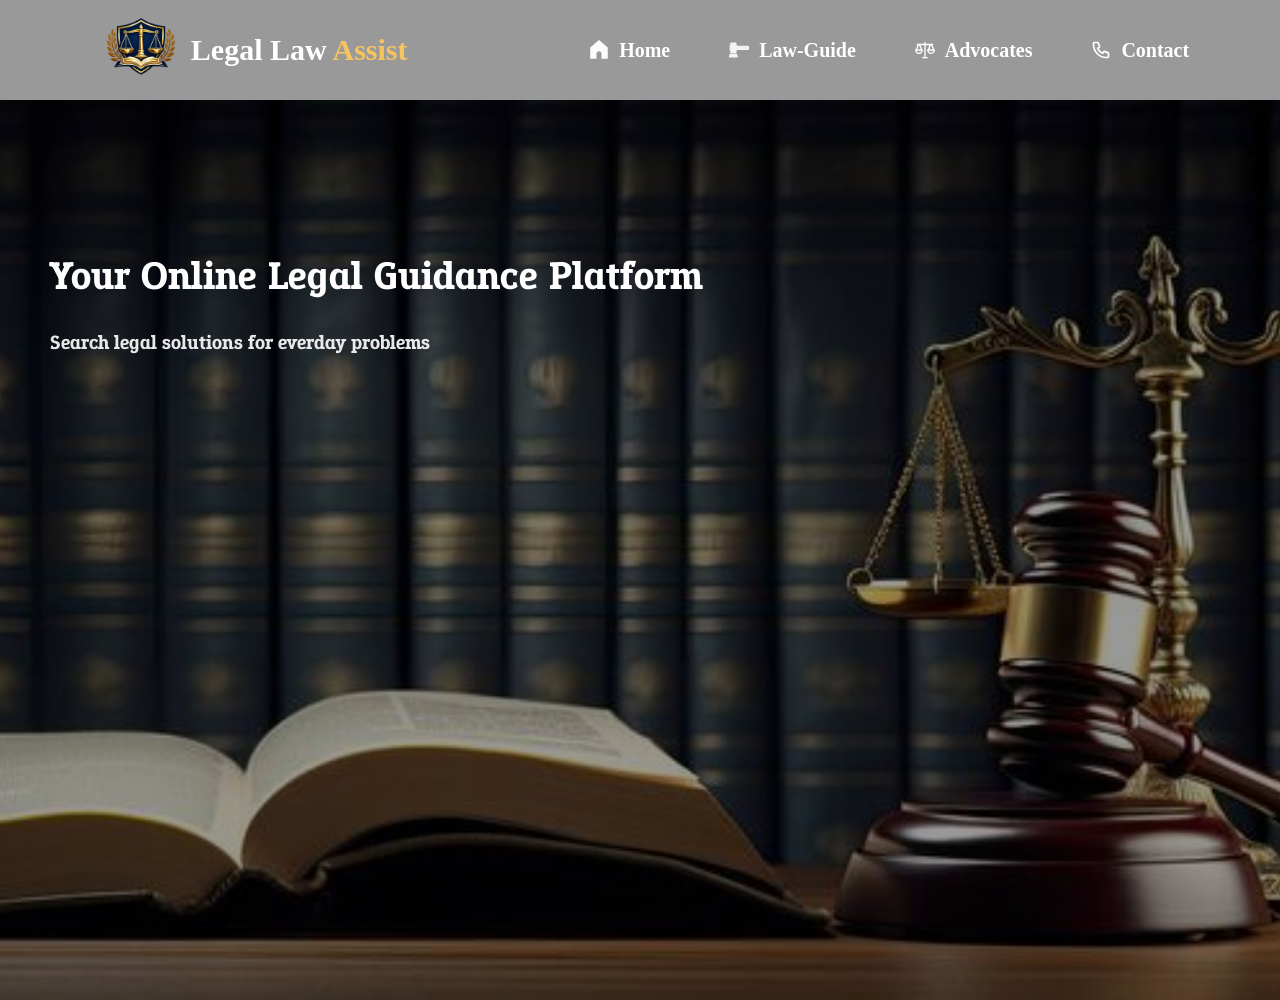
==== index.html @ b428349f "navbar added" ====
<!DOCTYPE html>
<html lang="en">
<head>
    <meta charset="UTF-8">
    <meta name="viewport" content="width=device-width, initial-scale=1.0">
    <title>Law</title>
    <link rel="stylesheet" href="./css/home.css">
    <link rel="stylesheet" href="./css/navbar.css">
    <link rel="preconnect" href="https://fonts.googleapis.com">
    <link rel="preconnect" href="https://fonts.gstatic.com" crossorigin>
    <link href="https://fonts.googleapis.com/css2?family=Epunda+Slab:ital,wght@0,300..900;1,300..900&family=Libertinus+Mono&family=Playwrite+CU+Guides&family=Saira:ital,wght@0,100..900;1,100..900&display=swap" rel="stylesheet">
</head>
<body>
    <div class="bg-img-index">
    <!-- navbar -->
    <div class="nav-main-container">
        <div class="logo-section">
            <img src="./images/logo3.png" alt="logo" class="logo" />
            <span class="logo-name">Legal Law <span style="color:#F5C45E">Assist</span></span>
        </div>
        <div class="nav-menu-section">
            <div class="nav-align"><img src="./images/home.svg" alt="home-icon" class="nav-icon"/><a href="index.html" class="nav-link" >Home</a> </div>
            <div class="nav-align"><img src="./images/law.svg" alt="home-icon" class="nav-icon" /><a href="./pages/lawguide.html" class="nav-link" >Law-Guide</a> </div>
            <div class="nav-align"><img src="./images/adavocate.svg" alt="home-icon" class="nav-icon" /><a href="./pages/advocates.html" class="nav-link" >Advocates</a> </div>
            <div class="nav-align"><img src="./images/phone.svg" alt="home-icon" class="nav-icon"/><a href="./pages/contact.html" class="nav-link" >Contact</a> </div>
        </div>
     </div>

     <!-- Home Info -->
      <div class="general-info">
        <h1 class="general-heading">Your Online Legal Guidance Platform</h1>
        <p class="general-para">Search legal solutions for everday problems</p>
      </div>
     </div>
</body>
</html>
---- css/home.css ----
.general-info{
    margin-top: 100px;
    padding: 0px 20px 0px 50px;
}
.general-heading{
    padding-top: 150px;
    font-size: 40px;
    color: white;
    font-weight: 700;
    font-family: "Epunda Slab", serif;
}
.general-para{
    font-size: 20px;
    color: white;
    font-weight: 700;
    opacity: 0.9;
    font-family: "Epunda Slab", serif;
}
---- css/navbar.css ----
body{
    margin: 0;
    padding: 0;
}
.bg-img-index{
    background-image: linear-gradient(rgba(0,0,0,0.4),rgba(0,0,0,0.4)),url(./../images/bg-img-home.jpg);
    background-position: center;
    background-size: cover;
    height: 100vh;
}
.nav-main-container{
    display: flex;
    flex-direction: row;
    justify-content: space-around;
    align-items: center;
    position: fixed;
    top:0;
    left:0;
    right: 0;
    z-index: 100px;
    background-color: rgba(0,0,0,0.4);
}
.logo-section{
    display: flex;
    flex-direction: row;
    align-items: center;
}
.logo{
    height: 100px;
}
.logo-name{
    font-size: 30px;
    color:white;
    font-weight: 700;
}
.nav-menu-section{
   display: flex;
   flex-direction: row;
   justify-content: space-between;
   align-items: center;
   width: 600px;
}
.nav-align{
    display:flex ;
    flex-direction: row;
    align-items: center;
}
.nav-icon{
   height: 20px;
   padding-right: 10px;
}
.nav-link{
    text-decoration: none;
    font-size: 20px;
    font-weight: 700;
    color: white;
}
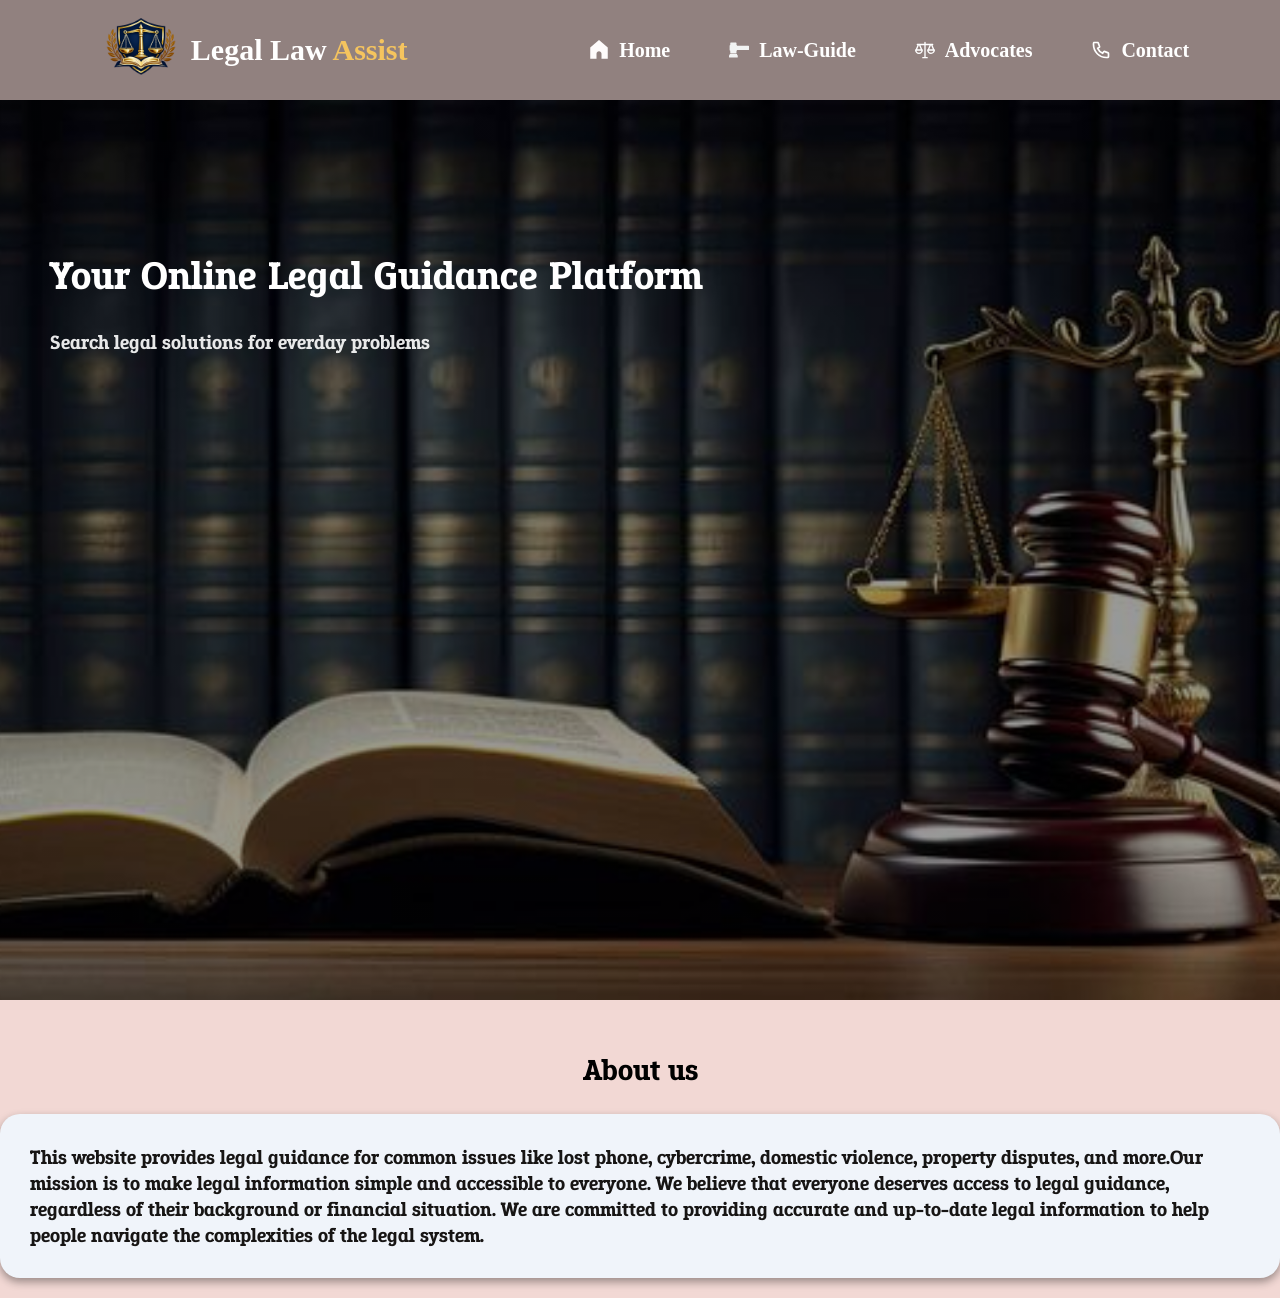
==== commit 5091ab6c: "about section created" ====
--- a/index.html
+++ b/index.html
@@ -32,5 +32,12 @@
         <p class="general-para">Search legal solutions for everday problems</p>
       </div>
      </div>
+
+     <!-- about section -->
+      <div class="about-section">
+        <h2 class="about-head">About us</h2>
+        <p class="about-para">This website provides legal guidance for common issues like lost phone, cybercrime, domestic violence, property disputes, and more.Our mission is to make legal information simple and accessible to everyone. We believe that everyone deserves access to legal guidance, regardless of their background or financial situation. We are committed to providing accurate and up-to-date legal information to help people navigate the complexities of the legal system.
+        </p>
+      </div>
 </body>
 </html>
--- a/css/home.css
+++ b/css/home.css
@@ -15,4 +15,21 @@
     font-weight: 700;
     opacity: 0.9;
     font-family: "Epunda Slab", serif;
+}
+.about-head{
+    margin-top: 50px;
+    text-align: center;
+    font-size: 30px;
+    font-weight: 700;
+    font-family: "Epunda Slab", serif;
+}
+.about-para{
+    font-size: 20px;
+    font-weight: 700;
+    opacity: 0.9;
+    font-family: "Epunda Slab", serif;
+    box-shadow: 0px 4px 8px rgba(0, 0, 0, 0.4);
+    padding: 30px;
+    background-color: aliceblue;
+    border-radius: 20px;
 }
--- a/css/navbar.css
+++ b/css/navbar.css
@@ -1,6 +1,7 @@
 body{
     margin: 0;
     padding: 0;
+    background-color: rgb(190, 61, 42,0.2);
 }
 .bg-img-index{
     background-image: linear-gradient(rgba(0,0,0,0.4),rgba(0,0,0,0.4)),url(./../images/bg-img-home.jpg);
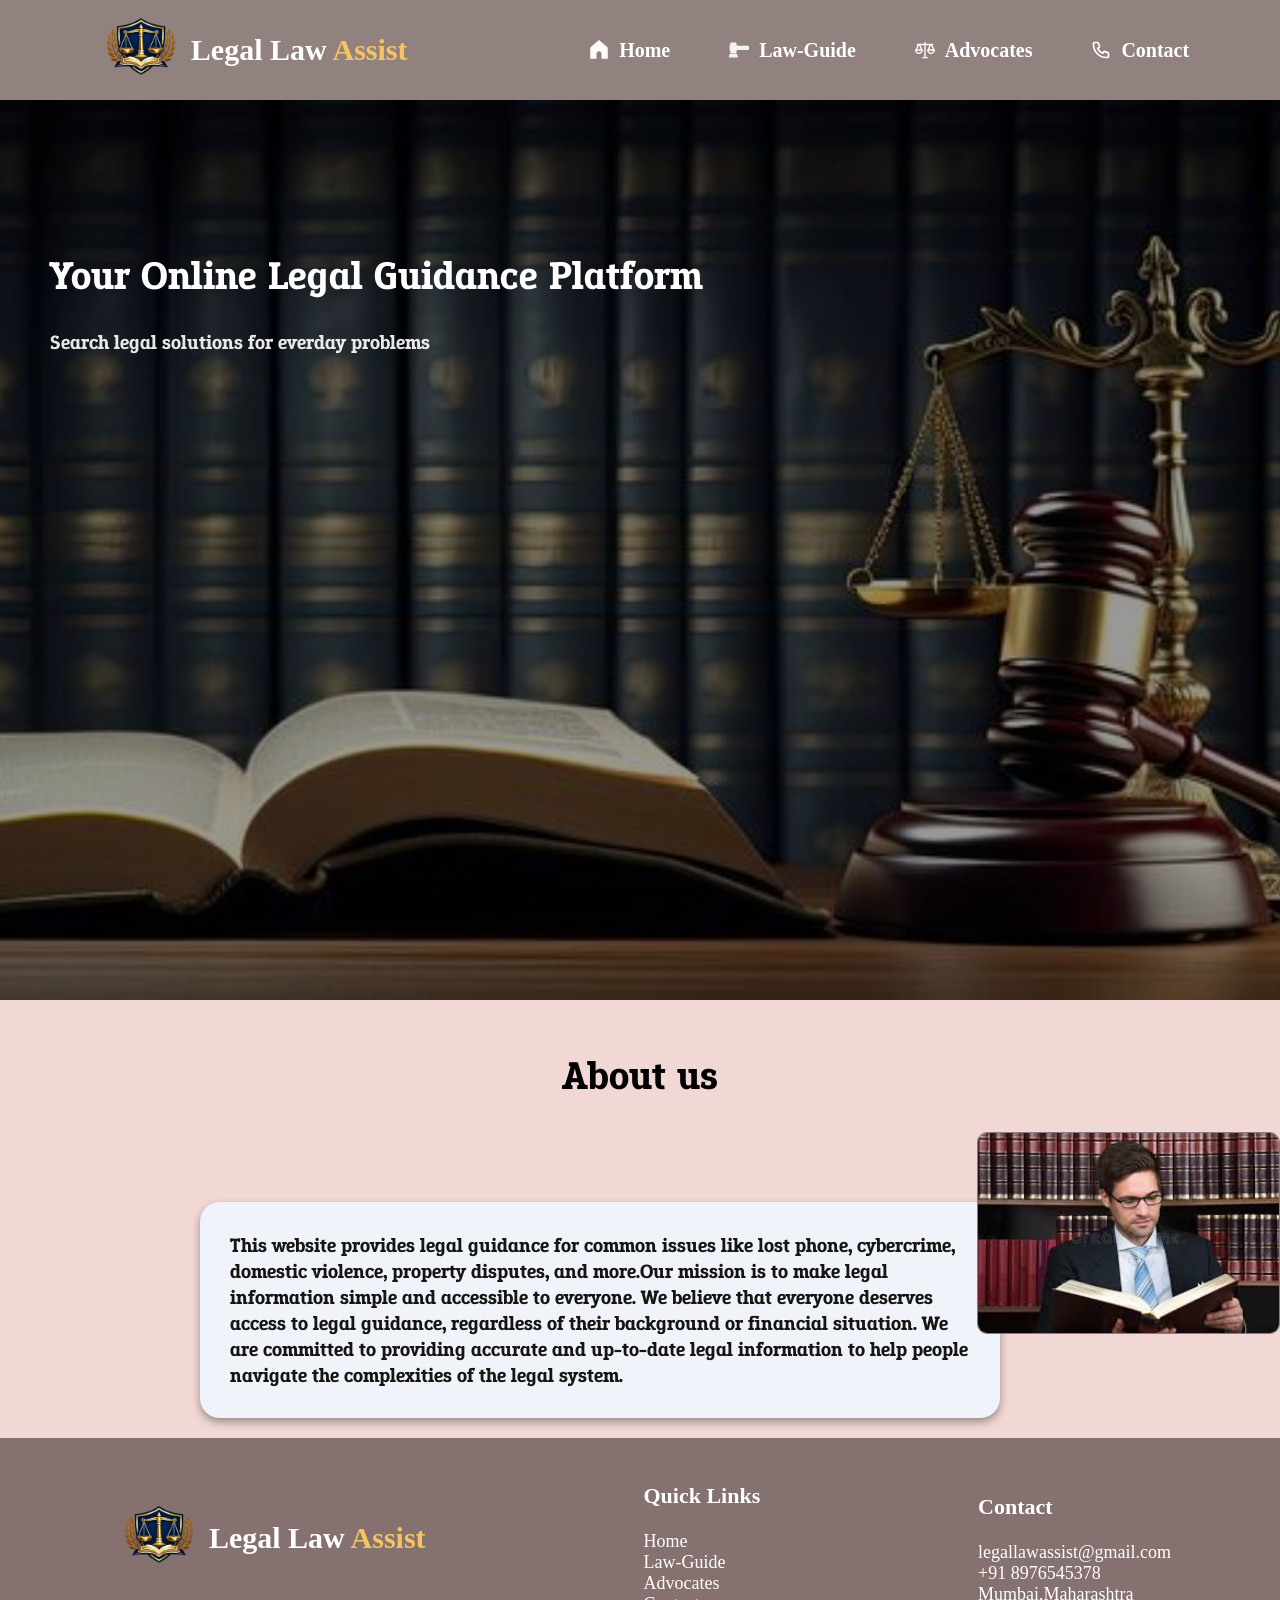
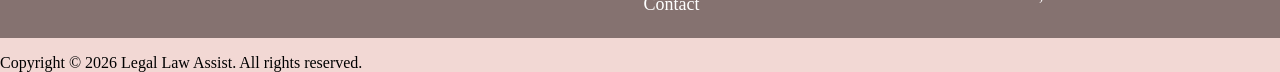
==== commit 15f80114: "footer section added" ====
--- a/index.html
+++ b/index.html
@@ -1,43 +1,123 @@
-<!DOCTYPE html>
+<!doctype html>
 <html lang="en">
-<head>
-    <meta charset="UTF-8">
-    <meta name="viewport" content="width=device-width, initial-scale=1.0">
+  <head>
+    <meta charset="UTF-8" />
+    <meta name="viewport" content="width=device-width, initial-scale=1.0" />
     <title>Law</title>
-    <link rel="stylesheet" href="./css/home.css">
-    <link rel="stylesheet" href="./css/navbar.css">
-    <link rel="preconnect" href="https://fonts.googleapis.com">
-    <link rel="preconnect" href="https://fonts.gstatic.com" crossorigin>
-    <link href="https://fonts.googleapis.com/css2?family=Epunda+Slab:ital,wght@0,300..900;1,300..900&family=Libertinus+Mono&family=Playwrite+CU+Guides&family=Saira:ital,wght@0,100..900;1,100..900&display=swap" rel="stylesheet">
-</head>
-<body>
+    <link rel="stylesheet" href="./css/home.css" />
+    <link rel="stylesheet" href="./css/navbar.css" />
+    <link rel="stylesheet" href="./css/footer.css" />
+    <link rel="preconnect" href="https://fonts.googleapis.com" />
+    <link rel="preconnect" href="https://fonts.gstatic.com" crossorigin />
+    <link
+      href="https://fonts.googleapis.com/css2?family=Epunda+Slab:ital,wght@0,300..900;1,300..900&family=Libertinus+Mono&family=Playwrite+CU+Guides&family=Saira:ital,wght@0,100..900;1,100..900&display=swap"
+      rel="stylesheet"
+    />
+  </head>
+  <body>
     <div class="bg-img-index">
-    <!-- navbar -->
-    <div class="nav-main-container">
+      <!-- navbar -->
+      <div class="nav-main-container">
         <div class="logo-section">
-            <img src="./images/logo3.png" alt="logo" class="logo" />
-            <span class="logo-name">Legal Law <span style="color:#F5C45E">Assist</span></span>
+          <img src="./images/logo3.png" alt="logo" class="logo" />
+          <span class="logo-name"
+            >Legal Law <span style="color: #f5c45e">Assist</span></span
+          >
         </div>
         <div class="nav-menu-section">
-            <div class="nav-align"><img src="./images/home.svg" alt="home-icon" class="nav-icon"/><a href="index.html" class="nav-link" >Home</a> </div>
-            <div class="nav-align"><img src="./images/law.svg" alt="home-icon" class="nav-icon" /><a href="./pages/lawguide.html" class="nav-link" >Law-Guide</a> </div>
-            <div class="nav-align"><img src="./images/adavocate.svg" alt="home-icon" class="nav-icon" /><a href="./pages/advocates.html" class="nav-link" >Advocates</a> </div>
-            <div class="nav-align"><img src="./images/phone.svg" alt="home-icon" class="nav-icon"/><a href="./pages/contact.html" class="nav-link" >Contact</a> </div>
+          <div class="nav-align">
+            <img src="./images/home.svg" alt="home-icon" class="nav-icon" /><a
+              href="index.html"
+              class="nav-link"
+              >Home</a
+            >
+          </div>
+          <div class="nav-align">
+            <img src="./images/law.svg" alt="home-icon" class="nav-icon" /><a
+              href="./pages/lawguide.html"
+              class="nav-link"
+              >Law-Guide</a
+            >
+          </div>
+          <div class="nav-align">
+            <img
+              src="./images/adavocate.svg"
+              alt="home-icon"
+              class="nav-icon"
+            /><a href="./pages/advocates.html" class="nav-link">Advocates</a>
+          </div>
+          <div class="nav-align">
+            <img src="./images/phone.svg" alt="home-icon" class="nav-icon" /><a
+              href="./pages/contact.html"
+              class="nav-link"
+              >Contact</a
+            >
+          </div>
         </div>
-     </div>
+      </div>
 
-     <!-- Home Info -->
+      <!-- Home Info -->
       <div class="general-info">
         <h1 class="general-heading">Your Online Legal Guidance Platform</h1>
         <p class="general-para">Search legal solutions for everday problems</p>
       </div>
-     </div>
+    </div>
 
-     <!-- about section -->
-      <div class="about-section">
-        <h2 class="about-head">About us</h2>
-        <p class="about-para">This website provides legal guidance for common issues like lost phone, cybercrime, domestic violence, property disputes, and more.Our mission is to make legal information simple and accessible to everyone. We believe that everyone deserves access to legal guidance, regardless of their background or financial situation. We are committed to providing accurate and up-to-date legal information to help people navigate the complexities of the legal system.
-        </p>
+    <!-- about section -->
+    <div class="about-section">
+      <h2 class="about-head">About us</h2>
+      <div class="about-section-container">
+        <div class="about-section-first">
+          <p class="about-para">
+            This website provides legal guidance for common issues like lost
+            phone, cybercrime, domestic violence, property disputes, and
+            more.Our mission is to make legal information simple and accessible
+            to everyone. We believe that everyone deserves access to legal
+            guidance, regardless of their background or financial situation. We
+            are committed to providing accurate and up-to-date legal information
+            to help people navigate the complexities of the legal system.
+          </p>
+
+          <img
+            src="./images/law1.jpg"
+            alt="law"
+            height="200px"
+            class="about-section-second"
+          />
+        </div>
       </div>
-</body>
-</html>+    </div>
+
+    <!-- Footer -->
+     <div class="footer-container">
+    <div class="footer-section">
+          <div class="logo-section">
+          <img src="./images/logo3.png" alt="logo" class="logo" />
+          <span class="logo-name"
+            >Legal Law <span style="color: #f5c45e">Assist</span></span
+          >
+        </div>
+
+      <div>
+        <h3 class="footer-main-name">Quick Links</h3>
+        <a href="index.html" class="footer-quick-links">Home</a><br/>
+        <a href="./pages/lawguide.html" class="footer-quick-links">Law-Guide</a><br/>
+        <a href="./pages/advocates.html" class="footer-quick-links">Advocates</a><br/>
+        <a href="./pages/contact.html" class="footer-quick-links">Contact</a>
+      </div>
+      <div>
+        <h3 class="footer-main-name">Contact</h3>
+        <a href="mailto:legallawassist@gmail.com" class="footer-quick-links">legallawassist@gmail.com</a><br/>
+        <a href="tel:+91 8976545378" class="footer-quick-links">+91 8976545378</a><br/>
+        <a href="https://maps.google.com/?q=Mumbai,Maharashtra" class="footer-quick-links">Mumbai,Maharashtra</a>
+      </div>
+    </div>
+
+    <footer class="footer">
+      <p class="footer-para">
+        Copyright © 2026 Legal Law Assist. All rights reserved.
+      </p>
+    </footer>
+    </div>
+  </body>
+</html>
--- a/css/home.css
+++ b/css/home.css
@@ -16,10 +16,12 @@
     opacity: 0.9;
     font-family: "Epunda Slab", serif;
 }
+
+/* About Section */
 .about-head{
     margin-top: 50px;
     text-align: center;
-    font-size: 30px;
+    font-size: 40px;
     font-weight: 700;
     font-family: "Epunda Slab", serif;
 }
@@ -32,4 +34,24 @@
     padding: 30px;
     background-color: aliceblue;
     border-radius: 20px;
+}
+.about-section-container{
+    margin-top: 80px;
+    display: flex;
+    flex-direction: row;
+    margin-left: 200px;
+   
+}
+.about-section-first{
+   position: relative;
+   width: 800px;
+  
+}
+.about-section-second{
+ position: absolute; 
+ top:-50px;   
+ right: -280px;
+ border-radius: 10px;
+ border: 1px solid gray;
+
 }
--- a/css/navbar.css
+++ b/css/navbar.css
@@ -1,7 +1,7 @@
 body{
     margin: 0;
     padding: 0;
-    background-color: rgb(190, 61, 42,0.2);
+    background-color: rgba(190, 61, 42,0.2);
 }
 .bg-img-index{
     background-image: linear-gradient(rgba(0,0,0,0.4),rgba(0,0,0,0.4)),url(./../images/bg-img-home.jpg);
@@ -55,4 +55,7 @@
     font-size: 20px;
     font-weight: 700;
     color: white;
+}
+.nav-link:hover{
+    color:#F5C45E;
 }
--- a/css/footer.css
+++ b/css/footer.css
@@ -0,0 +1,26 @@
+.footer-container{
+    background-color: rgba(87, 72, 70, 0.7) ; 
+    height: 200px;
+}
+.footer-section{
+    display: flex;
+    flex-direction: row;
+    justify-content: space-around;
+    align-items: center;
+    height: 100%;
+}
+.footer-main-name{
+    font-size: 22px;
+    color: white;
+    font-weight: 700;
+}
+.footer-quick-links{
+    text-decoration: none;
+    font-size: 18px;
+    color: white;
+    cursor: pointer;
+    gap: 10px;
+}
+.footer-quick-links:hover{
+    color: #F5C45E;
+}
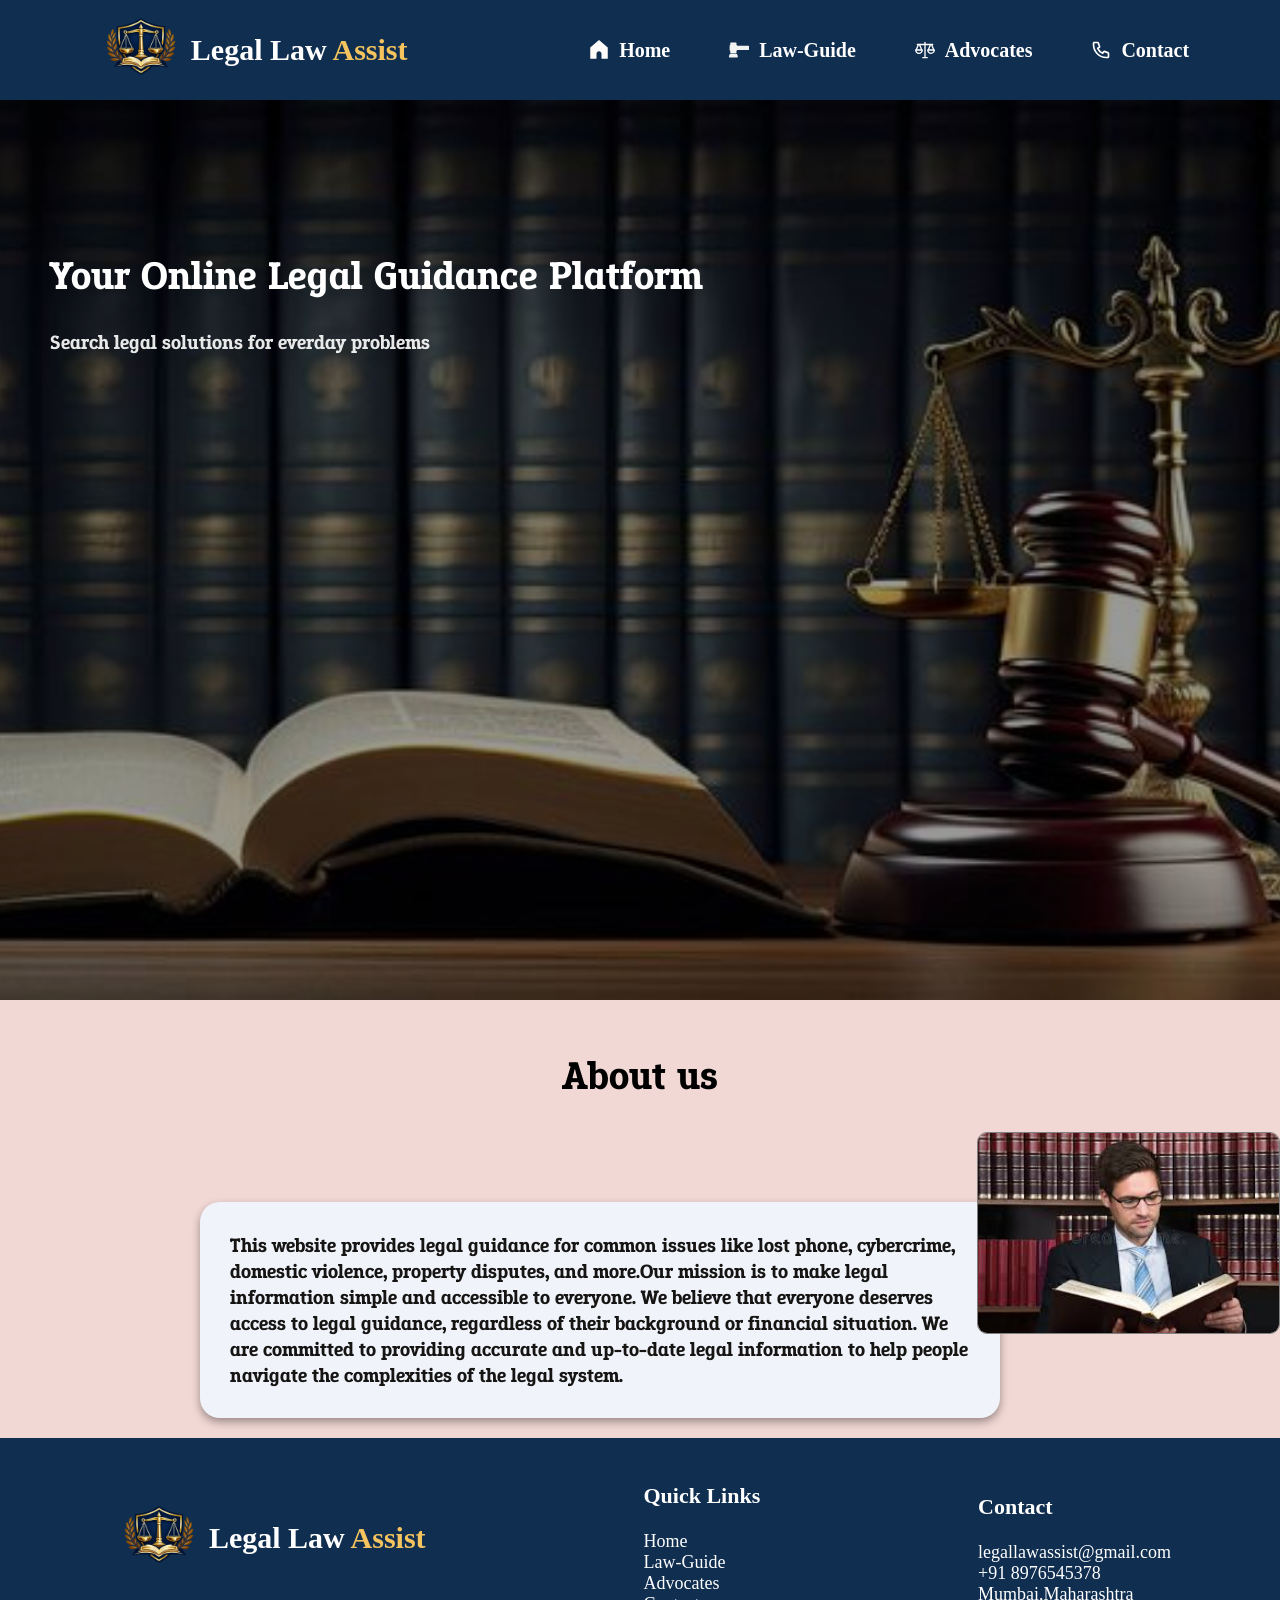
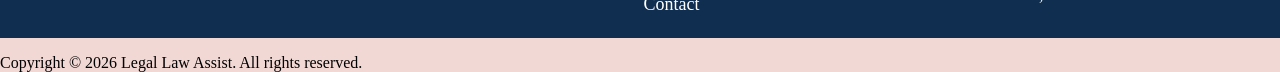
==== commit 6ec362b2: "advocate page created" ====
--- a/index.html
+++ b/index.html
@@ -1,4 +1,4 @@
-<!doctype html>
+<!DOCTYPE html>
 <html lang="en">
   <head>
     <meta charset="UTF-8" />
--- a/css/navbar.css
+++ b/css/navbar.css
@@ -19,7 +19,7 @@
     left:0;
     right: 0;
     z-index: 100px;
-    background-color: rgba(0,0,0,0.4);
+    background-color:#102E50;
 }
 .logo-section{
     display: flex;
--- a/css/footer.css
+++ b/css/footer.css
@@ -1,5 +1,5 @@
 .footer-container{
-    background-color: rgba(87, 72, 70, 0.7) ; 
+    background-color: #102E50 ; 
     height: 200px;
 }
 .footer-section{
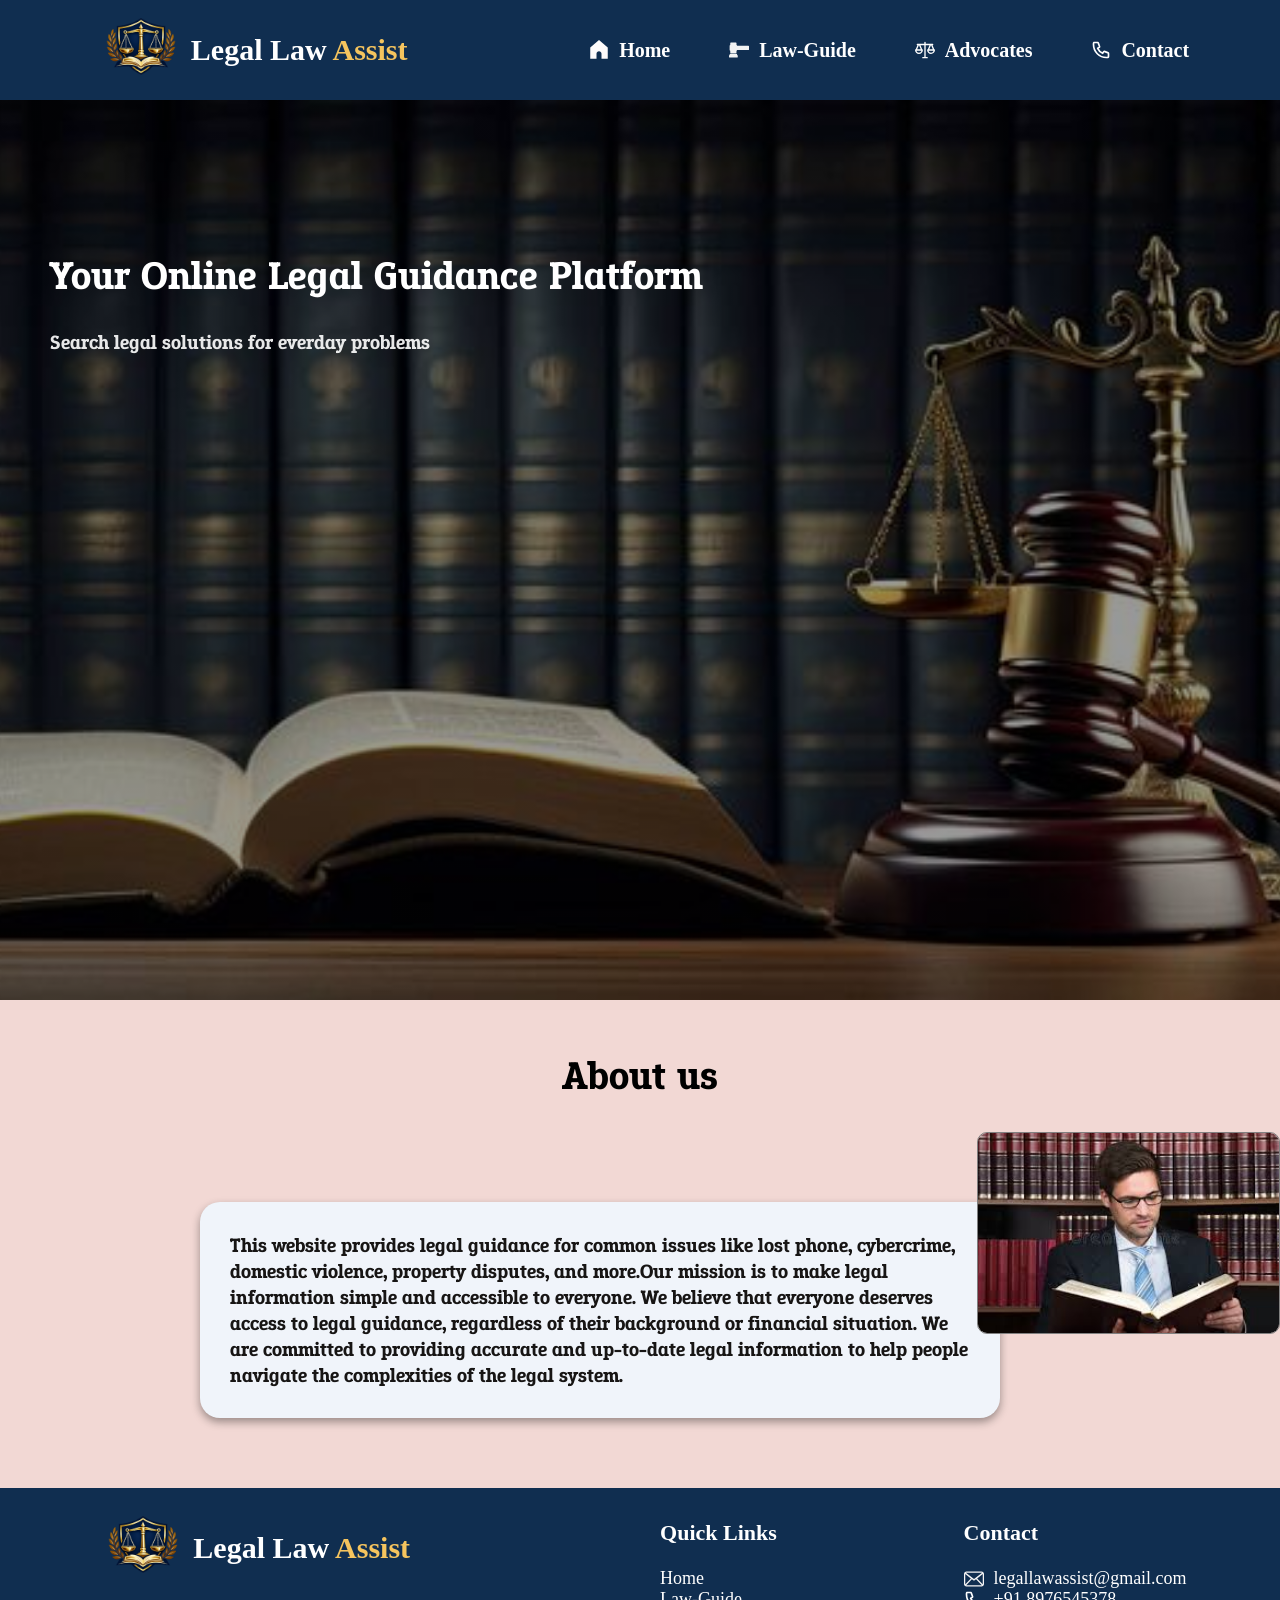
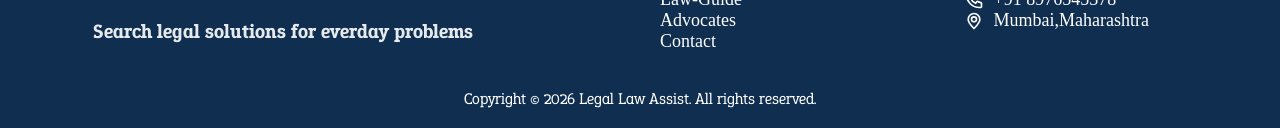
==== commit 6cba130e: "footer section added" ====
--- a/index.html
+++ b/index.html
@@ -89,13 +89,21 @@
     </div>
 
     <!-- Footer -->
+     <footer>
      <div class="footer-container">
-    <div class="footer-section">
+       <div class="footer-section">
+         <div class="footer-logo">
+          <div>
           <div class="logo-section">
-          <img src="./images/logo3.png" alt="logo" class="logo" />
+           <img src="./images/logo3.png" alt="logo" class="logo" />
           <span class="logo-name"
-            >Legal Law <span style="color: #f5c45e">Assist</span></span
-          >
+            >Legal Law <span style="color: #f5c45e">Assist</span></span>
+            </div>
+
+          </div>
+          <div>
+          <p class="general-para">Search legal solutions for everday problems</p>
+          </div>
         </div>
 
       <div>
@@ -107,17 +115,25 @@
       </div>
       <div>
         <h3 class="footer-main-name">Contact</h3>
-        <a href="mailto:legallawassist@gmail.com" class="footer-quick-links">legallawassist@gmail.com</a><br/>
-        <a href="tel:+91 8976545378" class="footer-quick-links">+91 8976545378</a><br/>
-        <a href="https://maps.google.com/?q=Mumbai,Maharashtra" class="footer-quick-links">Mumbai,Maharashtra</a>
+        <div class="footer-align">
+          <img src="./images/mail.svg" alt="email" height="20px" class="icon-align"/>
+          <a href="mailto:legallawassist@gmail.com" class="footer-quick-links">legallawassist@gmail.com</a>
+        </div>
+        <div class="footer-align">
+          <img src="./images/phone.svg" alt="email" height="20px" class="icon-align"/>
+          <a href="tel:+91 8976545378" class="footer-quick-links">+91 8976545378</a>
+        </div>
+        <div class="footer-align">
+          <img src="./images/location.svg" alt="email" height="20px" class="icon-align"/>
+          <a href="https://maps.google.com/?q=Mumbai,Maharashtra" class="footer-quick-links">Mumbai,Maharashtra</a>
+        </div>   
       </div>
+       </div>
+       <span class="copyright-sector">
+           Copyright © 2026 Legal Law Assist. All rights reserved.
+       </span>
+  
     </div>
-
-    <footer class="footer">
-      <p class="footer-para">
-        Copyright © 2026 Legal Law Assist. All rights reserved.
-      </p>
     </footer>
-    </div>
   </body>
 </html>
--- a/css/footer.css
+++ b/css/footer.css
@@ -1,18 +1,32 @@
 .footer-container{
     background-color: #102E50 ; 
-    height: 200px;
+    height: 180px;
+    padding:10px 0px 50px 0px;
+    margin-top: 50px;
+    
 }
 .footer-section{
     display: flex;
     flex-direction: row;
     justify-content: space-around;
-    align-items: center;
     height: 100%;
+}
+.footer-logo{
+    display: flex;
+    flex-direction: column;
 }
 .footer-main-name{
     font-size: 22px;
     color: white;
     font-weight: 700;
+}
+.footer-align{
+   display: flex;
+   flex-direction: row;
+   align-items: center;
+}
+.icon-align{
+    margin-right: 10px;
 }
 .footer-quick-links{
     text-decoration: none;
@@ -23,4 +37,20 @@
 }
 .footer-quick-links:hover{
     color: #F5C45E;
+}
+.copyright-sector{
+    font-family: "Epunda Slab", serif;
+    font-size: 16px;
+    font-weight: 400;
+    color: white;
+    display: block;
+    text-align: center;
+    padding-top: 10px;
+}
+.general-para-1{
+    font-size: 20px;
+    color: white;
+    font-weight: 700;
+    opacity: 0.9;
+    font-family: "Epunda Slab", serif;
 }
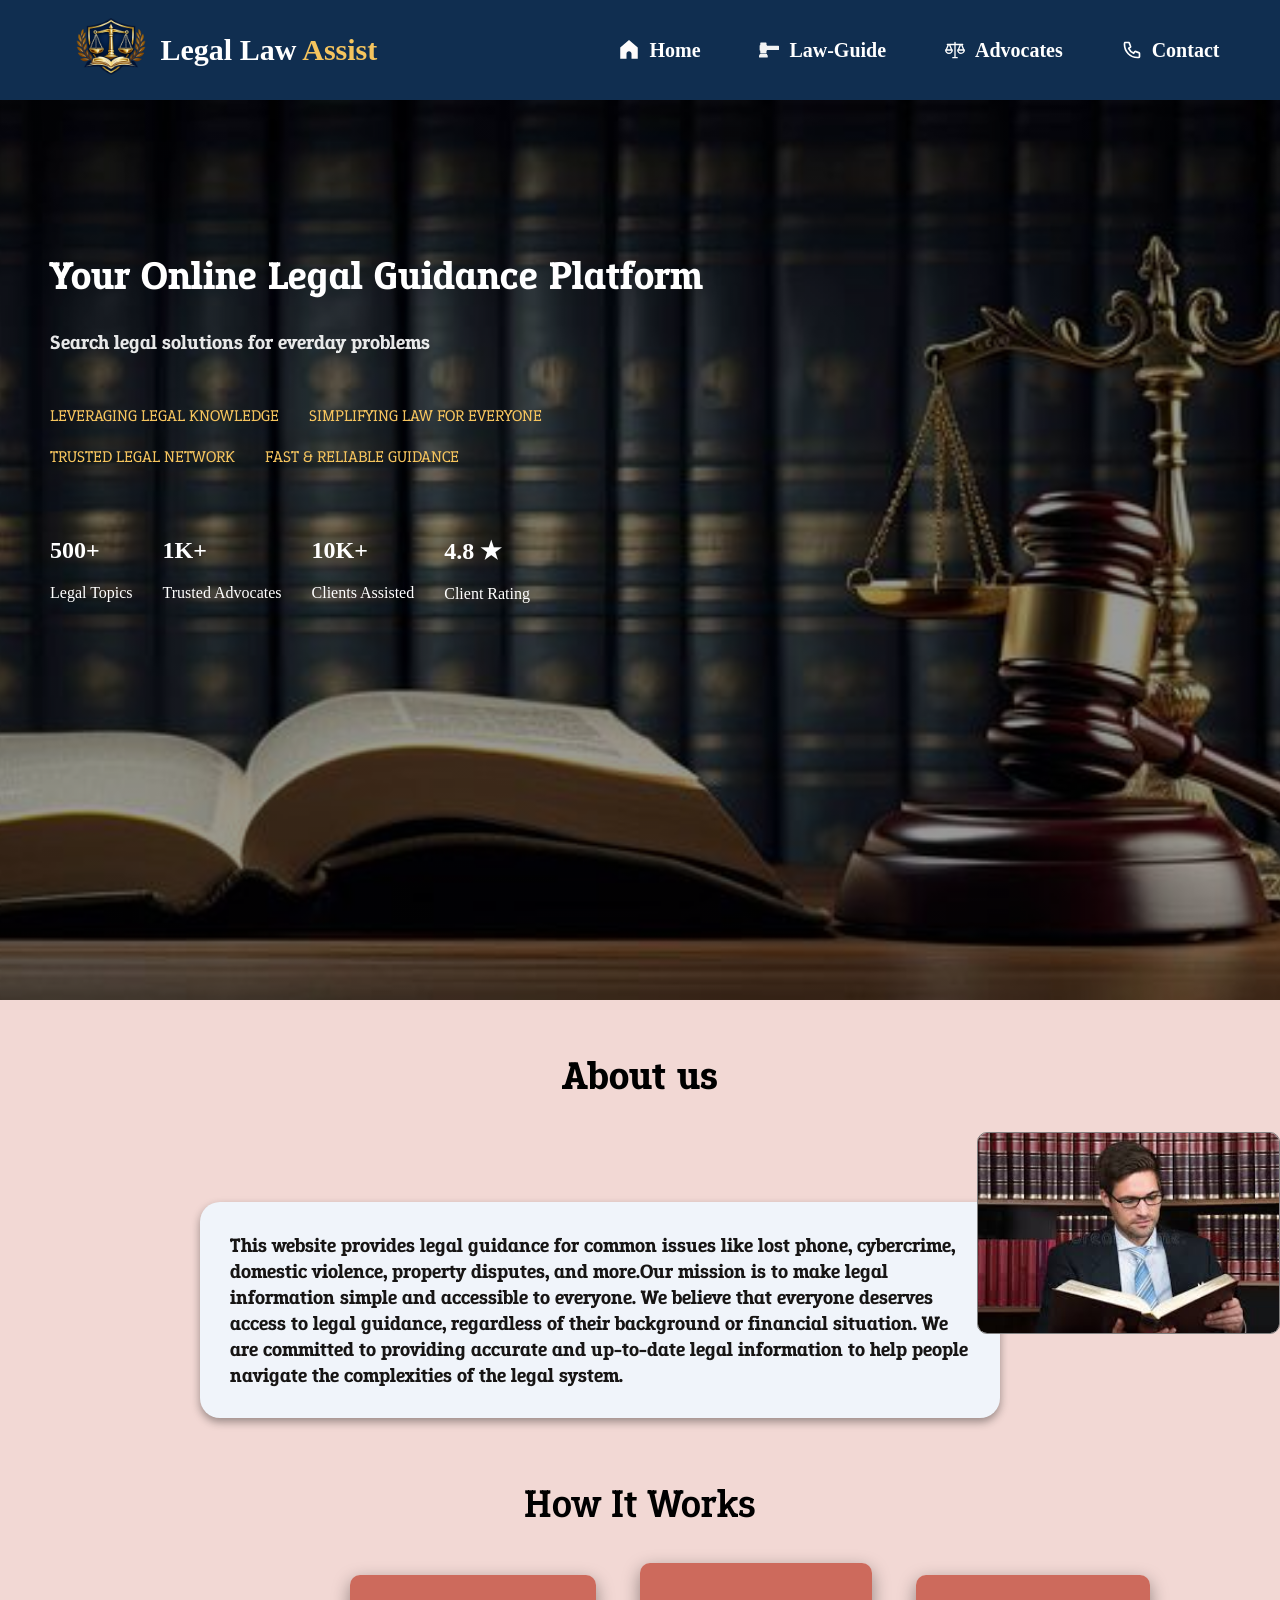
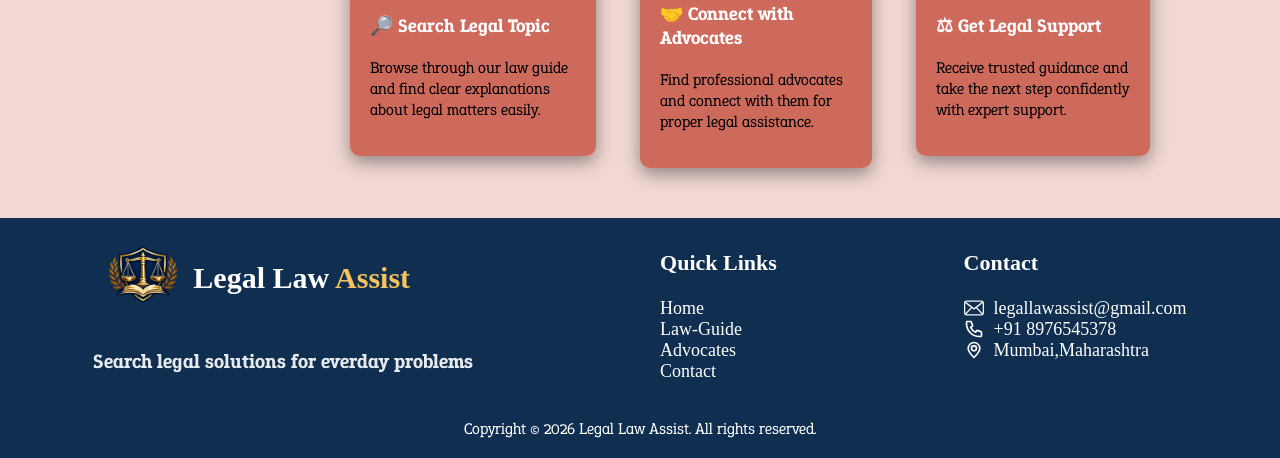
==== commit 75b9c149: "modified overall website pages" ====
--- a/index.html
+++ b/index.html
@@ -24,6 +24,13 @@
             >Legal Law <span style="color: #f5c45e">Assist</span></span
           >
         </div>
+        
+          <input type="checkbox" id="input-checkbox" class="checkbox-main"/>
+          <label for="input-checkbox">
+           <img src="./images/hamburger.svg" alt="hamburger" class="hamburger-menu"/>
+          </label>
+       
+      
         <div class="nav-menu-section">
           <div class="nav-align">
             <img src="./images/home.svg" alt="home-icon" class="nav-icon" /><a
@@ -54,6 +61,7 @@
             >
           </div>
         </div>
+        
       </div>
 
       <!-- Home Info -->
@@ -61,6 +69,48 @@
         <h1 class="general-heading">Your Online Legal Guidance Platform</h1>
         <p class="general-para">Search legal solutions for everday problems</p>
       </div>
+
+         <section class="highlight-section">
+  <div class="highlight-container">
+    <div class="highlight-row">
+    <div class="highlight-box">LEVERAGING LEGAL KNOWLEDGE</div>
+    <div class="highlight-box">SIMPLIFYING LAW FOR EVERYONE</div>
+    </div>
+    <div class="highlight-row">
+    <div class="highlight-box">TRUSTED LEGAL NETWORK</div>
+    <div class="highlight-box">FAST & RELIABLE GUIDANCE</div>
+    </div>
+  </div>
+</section>  
+
+
+    <section class="stats-section">
+  <div class="stats-container">
+
+    <div class="stat-box">
+      <h2>500+</h2>
+      <p>Legal Topics</p>
+    </div>
+
+    <div class="stat-box">
+      <h2>1K+</h2>
+      <p>Trusted Advocates</p>
+    </div>
+
+    <div class="stat-box">
+      <h2>10K+</h2>
+      <p>Clients Assisted</p>
+    </div>
+
+    <div class="stat-box">
+      <h2>4.8 <span class="star">★</span></h2>
+      <p>Client Rating</p>
+    </div>
+
+  </div>
+</section>
+
+
     </div>
 
     <!-- about section -->
@@ -88,6 +138,34 @@
       </div>
     </div>
 
+    <!-- How it works  -->
+
+    <section class="how-it-works">
+  <h2 class="section-title">How It Works</h2>
+
+  <div class="how-container">
+
+    <div class="how-card">
+     
+      <h3>🔎 Search Legal Topic</h3>
+      <p>Browse through our law guide and find clear explanations about legal matters easily.</p>
+    </div>
+
+    <div class="how-card">
+     
+      <h3>🤝 Connect with Advocates</h3>
+      <p>Find professional advocates and connect with them for proper legal assistance.</p>
+    </div>
+
+    <div class="how-card">
+     
+      <h3>⚖ Get Legal Support</h3>
+      <p>Receive trusted guidance and take the next step confidently with expert support.</p>
+    </div>
+
+  </div>
+</section>
+
     <!-- Footer -->
      <footer>
      <div class="footer-container">
@@ -116,15 +194,15 @@
       <div>
         <h3 class="footer-main-name">Contact</h3>
         <div class="footer-align">
-          <img src="./images/mail.svg" alt="email" height="20px" class="icon-align"/>
+          <img src="./images/mail.svg" alt="email" class="icon-align"/>
           <a href="mailto:legallawassist@gmail.com" class="footer-quick-links">legallawassist@gmail.com</a>
         </div>
         <div class="footer-align">
-          <img src="./images/phone.svg" alt="email" height="20px" class="icon-align"/>
+          <img src="./images/phone.svg" alt="email" class="icon-align"/>
           <a href="tel:+91 8976545378" class="footer-quick-links">+91 8976545378</a>
         </div>
         <div class="footer-align">
-          <img src="./images/location.svg" alt="email" height="20px" class="icon-align"/>
+          <img src="./images/location.svg" alt="email" class="icon-align"/>
           <a href="https://maps.google.com/?q=Mumbai,Maharashtra" class="footer-quick-links">Mumbai,Maharashtra</a>
         </div>   
       </div>
--- a/css/home.css
+++ b/css/home.css
@@ -54,4 +54,145 @@
  border-radius: 10px;
  border: 1px solid gray;
 
+}
+.highlight-container{
+    margin-top: 50px;
+    margin-left: 50px;
+   display: flex;
+   flex-direction:column;
+   gap: 20px;
+}
+.highlight-row{
+   display: flex;
+   flex-direction: row;
+   gap: 30px;
+}
+.highlight-box{
+    font-size: 16px;
+    color:#F5C45E;
+    font-family: "Epunda Slab", serif;
+}
+.section-title{
+    font-size: 40px;
+    font-weight: 600;
+   font-family: "Epunda Slab", serif;
+    text-align: center;
+    margin-top: 40px;
+}
+.stats-container{
+    display: flex;
+    flex-direction: row;
+    align-items: center;
+    gap: 30px;
+    margin-left: 40px;
+    padding:10px;
+    margin-top: 40px;
+}
+.stat-box h2{
+    color: white;
+}
+.stat-box p{
+    color: white;
+}
+.how-container{
+    display: flex;
+    flex-direction: row;
+    justify-content: space-around;
+    align-items: center;
+    width: 800px;
+    gap: 44px;
+    margin: 10px 350px;
+}
+.how-card{
+    background-color: rgba(190, 61, 42,0.7);
+    padding: 20px;
+    border-radius: 10px;
+    box-shadow: 0px 6px 18px rgba(0, 0, 0, 0.4);
+}
+.how-card h3{
+     font-family: "Epunda Slab", serif;
+     color: white;
+}
+.how-card p{
+     font-family: "Epunda Slab", serif;
+}
+@media screen and (max-width:768px){
+    .general-info{
+    margin-top: 50px;
+    padding: 0px 20px 0px 20px;
+}
+   .general-heading{
+     font-size: 20px;
+   } 
+   .general-para{
+     font-size: 14px;
+   }
+   .about-head{
+    margin-top: 40px;
+    font-size: 20px;
+   }
+    .about-para{
+    font-size: 12px;
+    padding: 24px;
+    border-radius: 16px;
+}
+.about-section-container{
+    margin-top: 50px;
+    margin-left: 30px;
+   
+}
+.about-section-first{
+   position: relative;
+   width:200px;
+}
+.about-section-second{
+    height: 100px;
+    position: absolute;
+    top:-20px;   
+    right: -130px;
+}
+.highlight-container{
+    margin-top: 30px;
+    margin-left: 20px;
+    gap: 20px;
+}
+.highlight-row{
+   gap: 20px;
+}
+.highlight-box{
+    font-size: 12px;
+}
+.stats-container{
+    gap: 20px;
+    margin-left: 10px;
+    padding:10px;
+    margin-top: 20px;
+}
+.stat-box h2{
+    font-size: 18px;
+}
+.stat-box p{
+    font-size: 12px;
+}
+.how-container{
+    display: flex;
+    flex-direction:column;
+    align-items: center;
+    width: 100%;
+    gap: 20px;
+    margin: 10px 0px;
+}
+.how-card{
+     padding: 10px;
+}
+.how-card h3{
+     font-size: 16px;
+}
+.how-card p{
+     font-size: 12px;
+}
+.section-title{
+    font-size: 20px;
+    margin-top: 30px;
+}
 }
--- a/css/navbar.css
+++ b/css/navbar.css
@@ -18,7 +18,7 @@
     top:0;
     left:0;
     right: 0;
-    z-index: 100px;
+    z-index: 100;
     background-color:#102E50;
 }
 .logo-section{
@@ -58,4 +58,53 @@
 }
 .nav-link:hover{
     color:#F5C45E;
+}
+.checkbox-main{
+    display: none;
+}
+.hamburger-menu{
+    height: 26px;
+    display: none;
+    cursor: pointer;
+}
+@media screen and (max-width:768px){
+    .bg-img-index{
+    height: 80vh;
+}
+.logo{
+    height: 50px;
+}
+.logo-name{
+    font-size: 16px;
+}
+.nav-menu-section{
+    display: none;
+    position: absolute;
+    top: 100%;
+    left: 0;
+    background-color: #102E50;
+    width: 100%;
+    flex-direction: column;
+    align-items: center;
+    gap: 15px;
+    padding: 20px 0;
+}
+.nav-icon{
+   height: 16px;
+   padding-right: 10px;
+}
+.nav-link{
+  font-size: 16px;
+}
+.hamburger-menu{
+    height: 18px;
+    display: block;
+}
+.checkbox-main:checked ~ .hamburger-menu{
+   content:'x';
+}
+.checkbox-main:checked ~ .nav-menu-section{
+    display:flex;
+  
+}
 }
--- a/css/footer.css
+++ b/css/footer.css
@@ -3,7 +3,6 @@
     height: 180px;
     padding:10px 0px 50px 0px;
     margin-top: 50px;
-    
 }
 .footer-section{
     display: flex;
@@ -27,6 +26,7 @@
 }
 .icon-align{
     margin-right: 10px;
+    height: 20px;
 }
 .footer-quick-links{
     text-decoration: none;
@@ -53,4 +53,32 @@
     font-weight: 700;
     opacity: 0.9;
     font-family: "Epunda Slab", serif;
+}
+@media screen and (max-width:768px){
+    .footer-container{
+     height: auto;
+     padding-left: 30px;
+}
+.footer-section{
+    flex-direction: column;
+    gap: 30px;
+}
+.footer-main-name{
+    font-size: 15px;
+}
+.icon-align{
+    margin-right: 8px;
+    height: 18px;
+}
+.footer-quick-links{
+   font-size: 15px;
+}
+.copyright-sector{
+  font-size: 14px; 
+  padding-top: 20px;
+}
+.general-para-1{
+    font-size: 16px;
+}
+    
 }
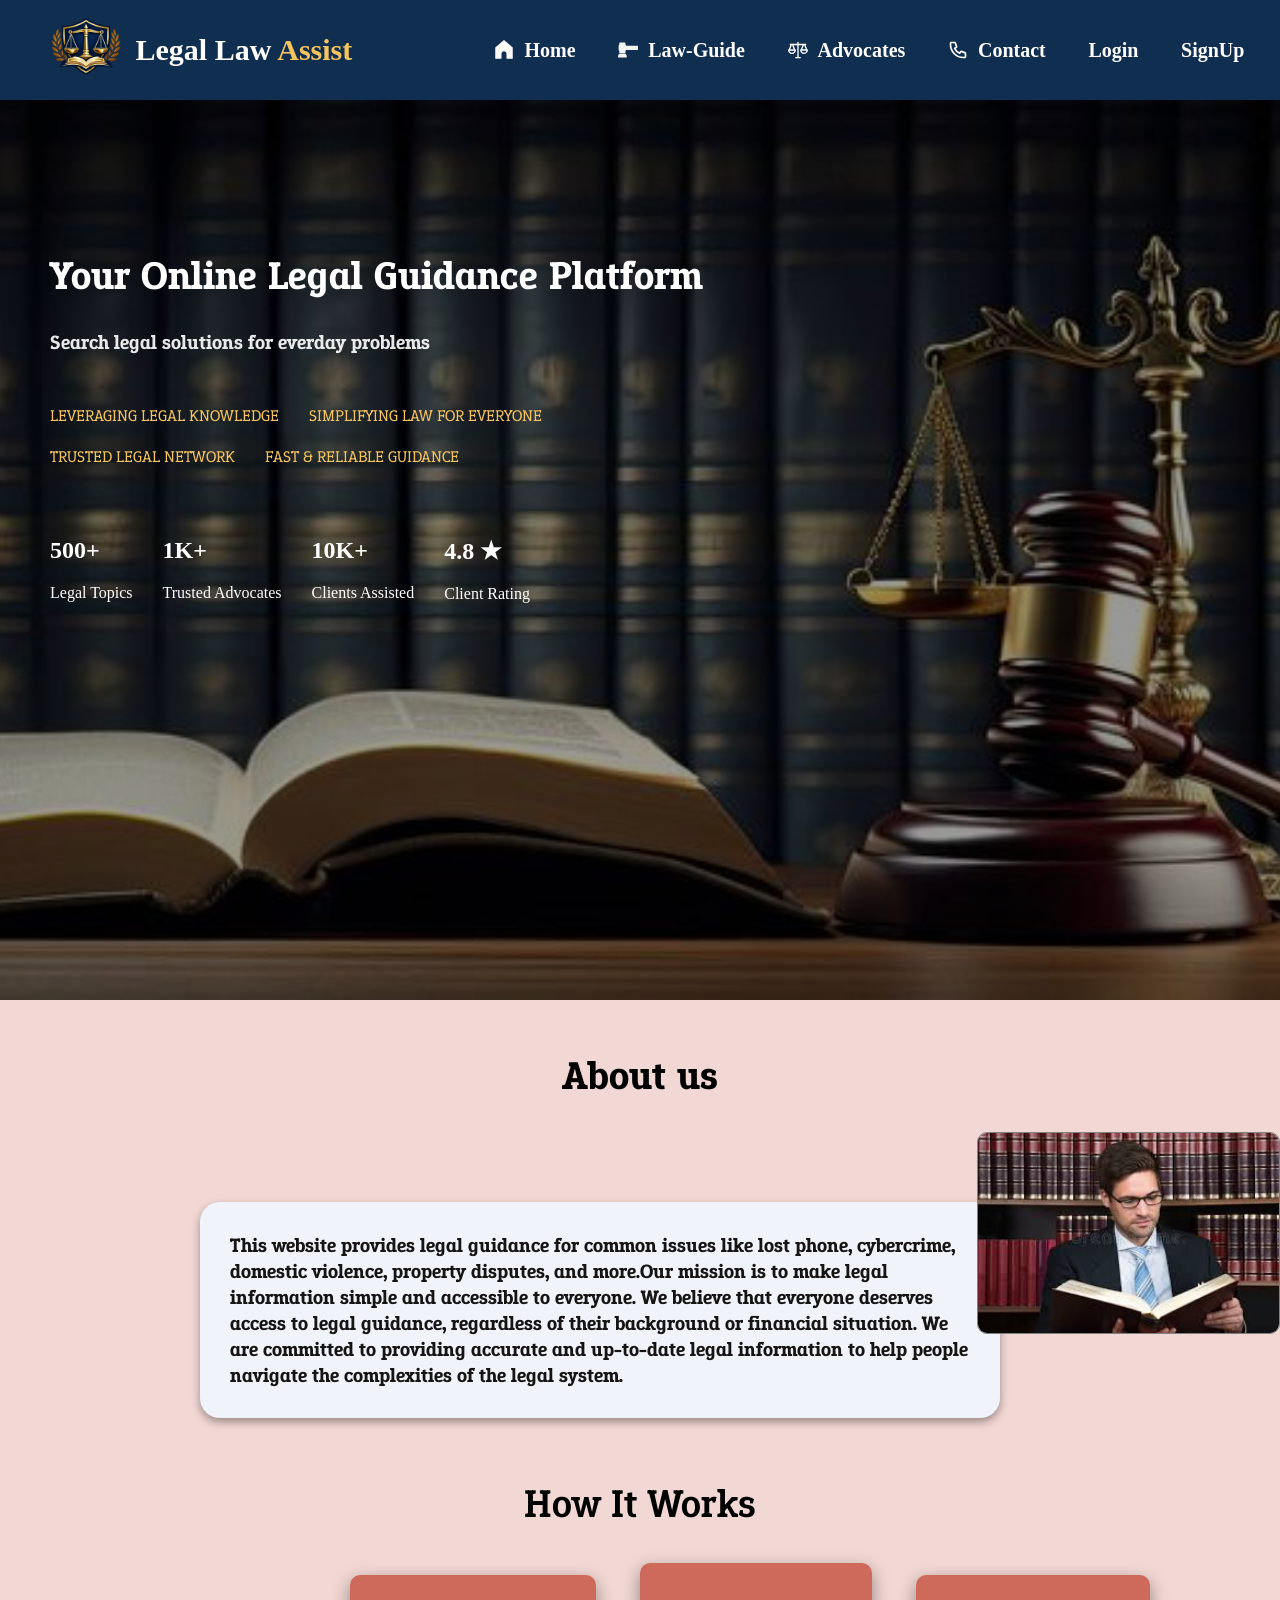
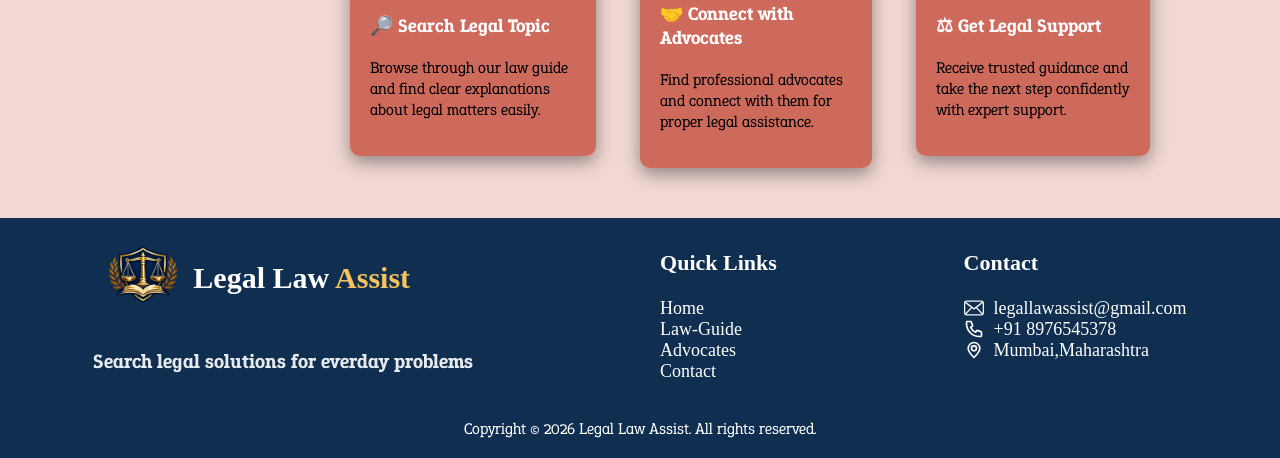
==== commit 4caf6cf3: "navbar footer responsived" ====
--- a/index.html
+++ b/index.html
@@ -60,6 +60,20 @@
               >Contact</a
             >
           </div>
+            <div class="nav-align">
+             <a
+              href="./pages/login.html"
+              class="nav-link"
+              >Login</a
+            >
+          </div>
+            <div class="nav-align">
+            <a
+              href="./pages/signup.html"
+              class="nav-link"
+              >SignUp</a
+            >
+          </div>
         </div>
         
       </div>
--- a/css/navbar.css
+++ b/css/navbar.css
@@ -39,7 +39,7 @@
    flex-direction: row;
    justify-content: space-between;
    align-items: center;
-   width: 600px;
+   width: 750px;
 }
 .nav-align{
     display:flex ;
